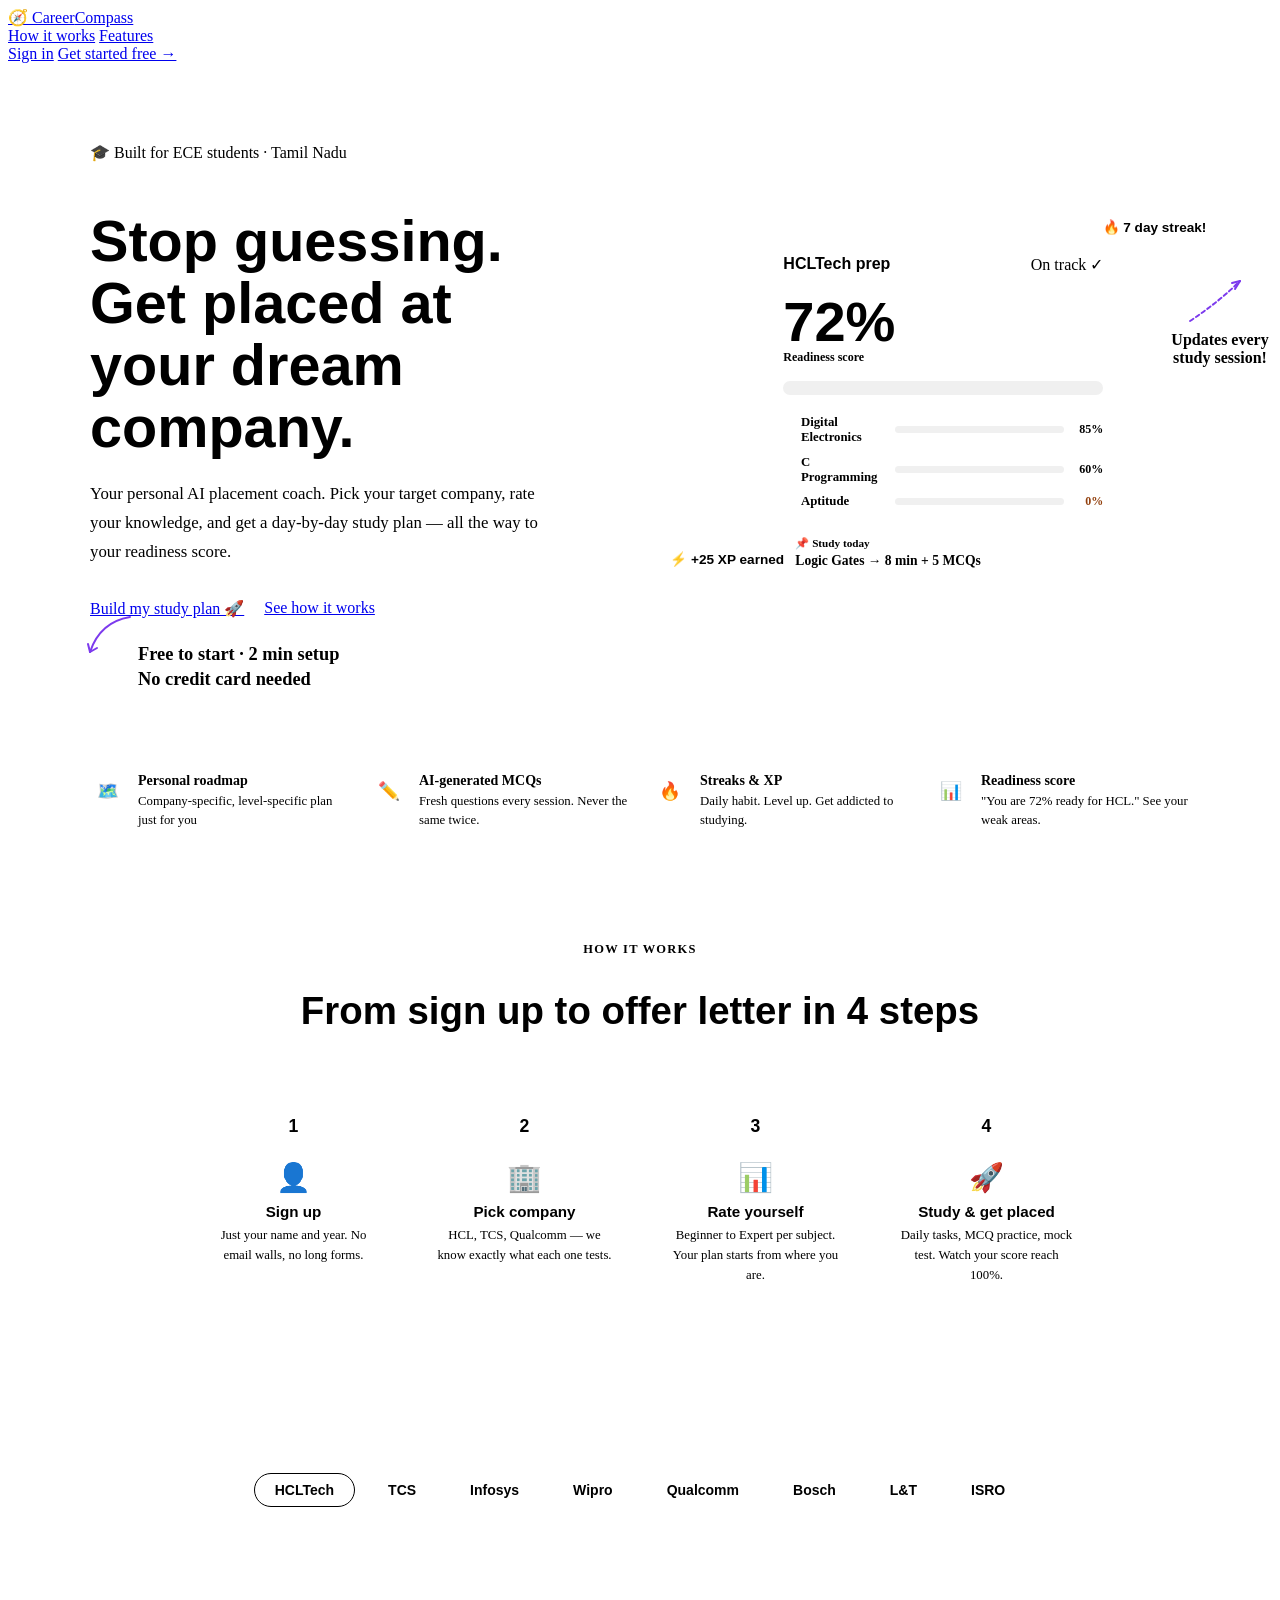
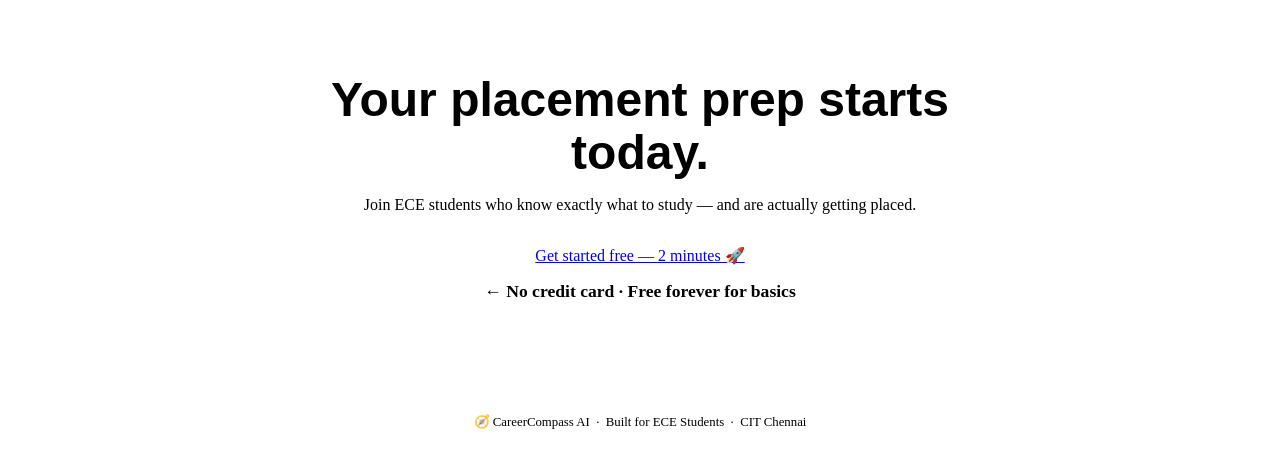
==== frontend/templates/index.html @ 4f0bfe03 "Initial commit" ====
<!DOCTYPE html>
<html lang="en">
<head>
<meta charset="UTF-8"/><meta name="viewport" content="width=device-width,initial-scale=1"/>
<title>CareerCompass — Get Placed. Not Lucky.</title>
<link rel="stylesheet" href="/static/css/main.css"/>
<style>
.hero-section{max-width:1100px;margin:0 auto;padding:5rem 3rem 3rem;display:grid;grid-template-columns:1.1fr 1fr;gap:4rem;align-items:center}
.hero-h1{font-family:'Nunito',sans-serif;font-size:clamp(2.4rem,4.5vw,3.8rem);font-weight:900;line-height:1.08;margin-bottom:1.25rem;color:var(--ink)}
.hero-sub{font-size:1.05rem;color:var(--ink2);line-height:1.75;margin-bottom:2rem;max-width:460px}
.cta-row{display:flex;align-items:center;gap:1.25rem;flex-wrap:wrap}
.arrow-note{position:relative;margin-top:1.5rem;padding-left:3rem}
.arrow-note-text{font-family:'Caveat',cursive;font-size:1.15rem;color:var(--purple);font-weight:600;line-height:1.4}
.arrow-note svg{position:absolute;left:-10px;top:-30px;width:60px;height:50px}

.hero-right{position:relative}
.mock-phone{
  background:var(--white);border:2.5px solid var(--ink);border-radius:24px;
  padding:1.5rem;box-shadow:8px 8px 0 var(--ink);
  max-width:320px;margin:0 auto;
}
.mock-top{display:flex;justify-content:space-between;align-items:center;margin-bottom:1.25rem}
.mock-company{font-family:'Nunito',sans-serif;font-weight:900;font-size:1rem;color:var(--ink)}
.mock-score-big{font-family:'Nunito',sans-serif;font-size:3.5rem;font-weight:900;color:var(--purple);line-height:1}
.mock-score-label{font-size:.75rem;font-weight:700;color:var(--muted);margin-bottom:1rem}
.mock-bar-wrap{height:14px;background:#F0F0F0;border-radius:8px;overflow:hidden;margin-bottom:1.25rem}
.mock-bar-fill{height:100%;border-radius:8px;background:var(--purple);width:72%;transition:width 1.5s ease}
.mock-subjects{display:flex;flex-direction:column;gap:.6rem}
.mock-subj-row{display:flex;align-items:center;gap:.6rem}
.mock-subj-dot{width:8px;height:8px;border-radius:50%;flex-shrink:0}
.mock-subj-name{font-size:.8rem;font-weight:600;flex:1;color:var(--ink)}
.mock-subj-bar{flex:2;height:7px;background:#F0F0F0;border-radius:5px;overflow:hidden}
.mock-subj-fill{height:100%;border-radius:5px}
.mock-subj-pct{font-size:.75rem;font-weight:700;min-width:30px;text-align:right}
.mock-today{background:var(--purple-lt);border:1.5px solid var(--purple);border-radius:10px;padding:.75rem;margin-top:1rem}
.mock-today-label{font-size:.7rem;font-weight:700;color:var(--purple);margin-bottom:.2rem}
.mock-today-val{font-size:.85rem;font-weight:700;color:var(--ink)}

.float-badge{
  position:absolute;background:var(--white);border:2px solid var(--ink);
  border-radius:12px;padding:.5rem .85rem;box-shadow:4px 4px 0 var(--ink);
  font-family:'Nunito',sans-serif;font-weight:800;font-size:.85rem;
  white-space:nowrap;
}
.badge-streak{top:-20px;right:-30px}
.badge-xp{bottom:30px;left:-40px}

.annotation-right{
  position:absolute;right:-80px;top:40px;
  font-family:'Caveat',cursive;font-size:1rem;font-weight:600;
  color:var(--purple);text-align:center;width:100px;
}

/* ── FEATURES STRIP ── */
.features-strip{background:var(--bg);border-top:1.5px solid var(--border);border-bottom:1.5px solid var(--border);padding:2rem 3rem}
.features-strip-inner{max-width:1100px;margin:0 auto;display:grid;grid-template-columns:repeat(4,1fr);gap:1.5rem}
.feat-item{display:flex;align-items:flex-start;gap:.75rem}
.feat-icon-wrap{width:36px;height:36px;border-radius:10px;display:flex;align-items:center;justify-content:center;font-size:1.1rem;flex-shrink:0}
.feat-item-title{font-weight:700;font-size:.875rem;color:var(--ink)}
.feat-item-desc{font-size:.8rem;color:var(--muted);margin-top:.15rem;line-height:1.5}

/* ── HOW IT WORKS ── */
.how-section{max-width:900px;margin:0 auto;padding:5rem 3rem}
.section-eyebrow{font-size:.78rem;font-weight:700;color:var(--purple);text-transform:uppercase;letter-spacing:.1em;text-align:center;margin-bottom:.6rem}
.section-title{font-family:'Nunito',sans-serif;font-size:clamp(1.8rem,3vw,2.6rem);font-weight:900;text-align:center;color:var(--ink);margin-bottom:3rem}
.how-steps{display:grid;grid-template-columns:repeat(4,1fr);gap:1.5rem}
.how-step{text-align:center;padding:1.5rem 1rem;background:var(--white);border:1.5px solid var(--border);border-radius:var(--radius);box-shadow:var(--shadow);transition:all .2s}
.how-step:hover{transform:translateY(-5px);box-shadow:0 10px 0 #D1D5DB}
.how-step-num{width:44px;height:44px;border-radius:50%;background:var(--purple);color:var(--white);font-family:'Nunito',sans-serif;font-weight:900;font-size:1.1rem;display:flex;align-items:center;justify-content:center;margin:0 auto .75rem;border:3px solid var(--white);box-shadow:0 0 0 2.5px var(--purple)}
.how-step-icon{font-size:1.75rem;margin-bottom:.6rem}
.how-step-title{font-family:'Nunito',sans-serif;font-weight:800;font-size:.95rem;margin-bottom:.35rem}
.how-step-desc{font-size:.8rem;color:var(--muted);line-height:1.55}

/* ── COMPANIES ── */
.companies-section{background:var(--ink);padding:3rem;text-align:center}
.companies-title{font-family:'Nunito',sans-serif;font-size:1.1rem;font-weight:800;color:rgba(255,255,255,.6);margin-bottom:1.25rem;text-transform:uppercase;letter-spacing:.08em;font-size:.8rem}
.company-row{display:flex;justify-content:center;gap:.75rem;flex-wrap:wrap}
.company-chip{padding:.5rem 1.25rem;border-radius:20px;border:1.5px solid rgba(255,255,255,.2);color:var(--white);font-size:.875rem;font-weight:700;font-family:'Nunito',sans-serif;cursor:pointer;transition:all .15s;background:rgba(255,255,255,.05)}
.company-chip:hover,.company-chip.active{background:var(--yellow);color:var(--ink);border-color:var(--yellow)}

/* ── CTA BOTTOM ── */
.cta-section{padding:5rem 3rem;text-align:center;max-width:700px;margin:0 auto}
.cta-section h2{font-family:'Nunito',sans-serif;font-size:clamp(2rem,4vw,3rem);font-weight:900;color:var(--ink);margin-bottom:.75rem;line-height:1.1}
.cta-section p{font-size:1rem;color:var(--muted);margin-bottom:2rem}

footer{text-align:center;padding:2rem;border-top:1.5px solid var(--border);font-size:.8rem;color:var(--muted)}
</style>
</head>
<body>

<!-- NAV -->
<nav class="navbar">
  <a href="/" class="logo">🧭 Career<span class="logo-dot">Compass</span></a>
  <div class="nav-links">
    <a href="#how" class="nav-link">How it works</a>
    <a href="#features" class="nav-link">Features</a>
  </div>
  <div class="nav-right">
    <a href="/signin" class="btn btn-ghost">Sign in</a>
    <a href="/signup" class="btn btn-primary">Get started free →</a>
  </div>
</nav>

<!-- HERO -->
<section class="hero-section">
  <div class="hero-left">
    <div class="badge badge-yellow" style="margin-bottom:1.25rem">🎓 Built for ECE students · Tamil Nadu</div>
    <h1 class="hero-h1">
      Stop guessing.<br/>
      Get placed at<br/>
      <span class="hl-yellow">your dream</span><br/>
      <span class="hl-underline-blue">company.</span>
    </h1>
    <p class="hero-sub">
      Your personal AI placement coach. Pick your target company, 
      rate your knowledge, and get a day-by-day study plan — 
      all the way to your readiness score.
    </p>
    <div class="cta-row">
      <a href="/signup" class="btn btn-primary btn-xl">Build my study plan 🚀</a>
      <a href="#how" class="btn btn-outline btn-lg">See how it works</a>
    </div>
    <div class="arrow-note">
      <svg viewBox="0 0 60 50" fill="none">
        <path d="M50 5 Q20 10 10 40" stroke="#7C3AED" stroke-width="2" stroke-linecap="round" fill="none"/>
        <path d="M10 40 L8 32 M10 40 L17 36" stroke="#7C3AED" stroke-width="2" stroke-linecap="round"/>
      </svg>
      <div class="arrow-note-text">Free to start · 2 min setup<br/>No credit card needed</div>
    </div>
  </div>

  <div class="hero-right">
    <!-- Floating badges -->
    <div class="float-badge badge-streak">🔥 7 day streak!</div>
    <div class="float-badge badge-xp">⚡ +25 XP earned</div>

    <!-- Mock phone card -->
    <div class="mock-phone">
      <div class="mock-top">
        <span class="mock-company">HCLTech prep</span>
        <span class="badge badge-green">On track ✓</span>
      </div>
      <div class="mock-score-big" id="scoreAnim">0%</div>
      <div class="mock-score-label">Readiness score</div>
      <div class="mock-bar-wrap"><div class="mock-bar-fill" id="mainBar" style="width:0%"></div></div>
      <div class="mock-subjects">
        <div class="mock-subj-row">
          <div class="mock-subj-dot" style="background:var(--purple)"></div>
          <div class="mock-subj-name">Digital Electronics</div>
          <div class="mock-subj-bar"><div class="mock-subj-fill" id="b1" style="background:var(--purple);width:0%"></div></div>
          <div class="mock-subj-pct" style="color:var(--purple)" id="p1">0%</div>
        </div>
        <div class="mock-subj-row">
          <div class="mock-subj-dot" style="background:var(--blue)"></div>
          <div class="mock-subj-name">C Programming</div>
          <div class="mock-subj-bar"><div class="mock-subj-fill" id="b2" style="background:var(--blue);width:0%"></div></div>
          <div class="mock-subj-pct" style="color:var(--blue)" id="p2">0%</div>
        </div>
        <div class="mock-subj-row">
          <div class="mock-subj-dot" style="background:var(--yellow)"></div>
          <div class="mock-subj-name">Aptitude</div>
          <div class="mock-subj-bar"><div class="mock-subj-fill" id="b3" style="background:var(--yellow);width:0%"></div></div>
          <div class="mock-subj-pct" style="color:#92400E" id="p3">0%</div>
        </div>
      </div>
      <div class="mock-today">
        <div class="mock-today-label">📌 Study today</div>
        <div class="mock-today-val">Logic Gates → 8 min + 5 MCQs</div>
      </div>
    </div>

    <!-- Annotation -->
    <div class="annotation-right">
      <svg width="80" height="60" viewBox="0 0 80 60" fill="none" style="display:block;margin:0 auto">
        <path d="M10 50 Q40 30 60 10" stroke="#7C3AED" stroke-width="2" stroke-linecap="round" stroke-dasharray="4 3"/>
        <path d="M60 10 L55 18 M60 10 L52 12" stroke="#7C3AED" stroke-width="2" stroke-linecap="round"/>
      </svg>
      <span style="font-family:'Caveat',cursive;font-size:1rem;font-weight:600;color:var(--purple)">Updates every<br/>study session!</span>
    </div>
  </div>
</section>

<!-- FEATURES STRIP -->
<div class="features-strip" id="features">
  <div class="features-strip-inner">
    <div class="feat-item">
      <div class="feat-icon-wrap" style="background:var(--purple-lt)">🗺️</div>
      <div>
        <div class="feat-item-title">Personal roadmap</div>
        <div class="feat-item-desc">Company-specific, level-specific plan just for you</div>
      </div>
    </div>
    <div class="feat-item">
      <div class="feat-icon-wrap" style="background:var(--blue-lt)">✏️</div>
      <div>
        <div class="feat-item-title">AI-generated MCQs</div>
        <div class="feat-item-desc">Fresh questions every session. Never the same twice.</div>
      </div>
    </div>
    <div class="feat-item">
      <div class="feat-icon-wrap" style="background:var(--yellow-lt)">🔥</div>
      <div>
        <div class="feat-item-title">Streaks & XP</div>
        <div class="feat-item-desc">Daily habit. Level up. Get addicted to studying.</div>
      </div>
    </div>
    <div class="feat-item">
      <div class="feat-icon-wrap" style="background:var(--green-lt)">📊</div>
      <div>
        <div class="feat-item-title">Readiness score</div>
        <div class="feat-item-desc">"You are 72% ready for HCL." See your weak areas.</div>
      </div>
    </div>
  </div>
</div>

<!-- HOW IT WORKS -->
<section class="how-section" id="how">
  <div class="section-eyebrow">How it works</div>
  <h2 class="section-title">
    From sign up to <span class="hl-yellow">offer letter</span> in 4 steps
  </h2>
  <div class="how-steps">
    <div class="how-step">
      <div class="how-step-num">1</div>
      <div class="how-step-icon">👤</div>
      <div class="how-step-title">Sign up</div>
      <div class="how-step-desc">Just your name and year. No email walls, no long forms.</div>
    </div>
    <div class="how-step">
      <div class="how-step-num">2</div>
      <div class="how-step-icon">🏢</div>
      <div class="how-step-title">Pick company</div>
      <div class="how-step-desc">HCL, TCS, Qualcomm — we know exactly what each one tests.</div>
    </div>
    <div class="how-step">
      <div class="how-step-num">3</div>
      <div class="how-step-icon">📊</div>
      <div class="how-step-title">Rate yourself</div>
      <div class="how-step-desc">Beginner to Expert per subject. Your plan starts from where you are.</div>
    </div>
    <div class="how-step">
      <div class="how-step-num">4</div>
      <div class="how-step-icon">🚀</div>
      <div class="how-step-title">Study & get placed</div>
      <div class="how-step-desc">Daily tasks, MCQ practice, mock test. Watch your score reach 100%.</div>
    </div>
  </div>
</section>

<!-- COMPANIES -->
<div class="companies-section">
  <div class="companies-title">Preparation roadmaps available for</div>
  <div class="company-row">
    <button class="company-chip active">HCLTech</button>
    <button class="company-chip">TCS</button>
    <button class="company-chip">Infosys</button>
    <button class="company-chip">Wipro</button>
    <button class="company-chip">Qualcomm</button>
    <button class="company-chip">Bosch</button>
    <button class="company-chip">L&T</button>
    <button class="company-chip">ISRO</button>
  </div>
</div>

<!-- CTA BOTTOM -->
<div class="cta-section">
  <h2>Your placement prep starts <span class="hl-yellow">today.</span></h2>
  <p>Join ECE students who know exactly what to study — and are actually getting placed.</p>
  <a href="/signup" class="btn btn-primary btn-xl">
    Get started free — 2 minutes 🚀
  </a>
  <div style="margin-top:1rem">
    <span style="font-family:'Caveat',cursive;font-size:1.1rem;color:var(--purple);font-weight:600">
      ← No credit card · Free forever for basics
    </span>
  </div>
</div>

<footer>🧭 CareerCompass AI &nbsp;·&nbsp; Built for ECE Students &nbsp;·&nbsp; CIT Chennai</footer>

<script>
document.querySelectorAll('.company-chip').forEach(c=>{
  c.addEventListener('click',()=>{
    document.querySelectorAll('.company-chip').forEach(x=>x.classList.remove('active'));
    c.classList.add('active');
  });
});

window.addEventListener('load',()=>{
  setTimeout(()=>{
    document.getElementById('mainBar').style.width='72%';
    document.getElementById('b1').style.width='85%';
    document.getElementById('b2').style.width='60%';
    document.getElementById('b3').style.width='72%';
    let n=0;
    const t=setInterval(()=>{
      n=Math.min(n+2,72);
      document.getElementById('scoreAnim').textContent=n+'%';
      if(n>=72)clearInterval(t);
    },20);
    setTimeout(()=>{document.getElementById('p1').textContent='85%'},600);
    setTimeout(()=>{document.getElementById('p2').textContent='60%'},900);
    setTimeout(()=>{document.getElementById('p3').textContent='72%'},1100);
  },500);
});
</script>
</body>
</html>
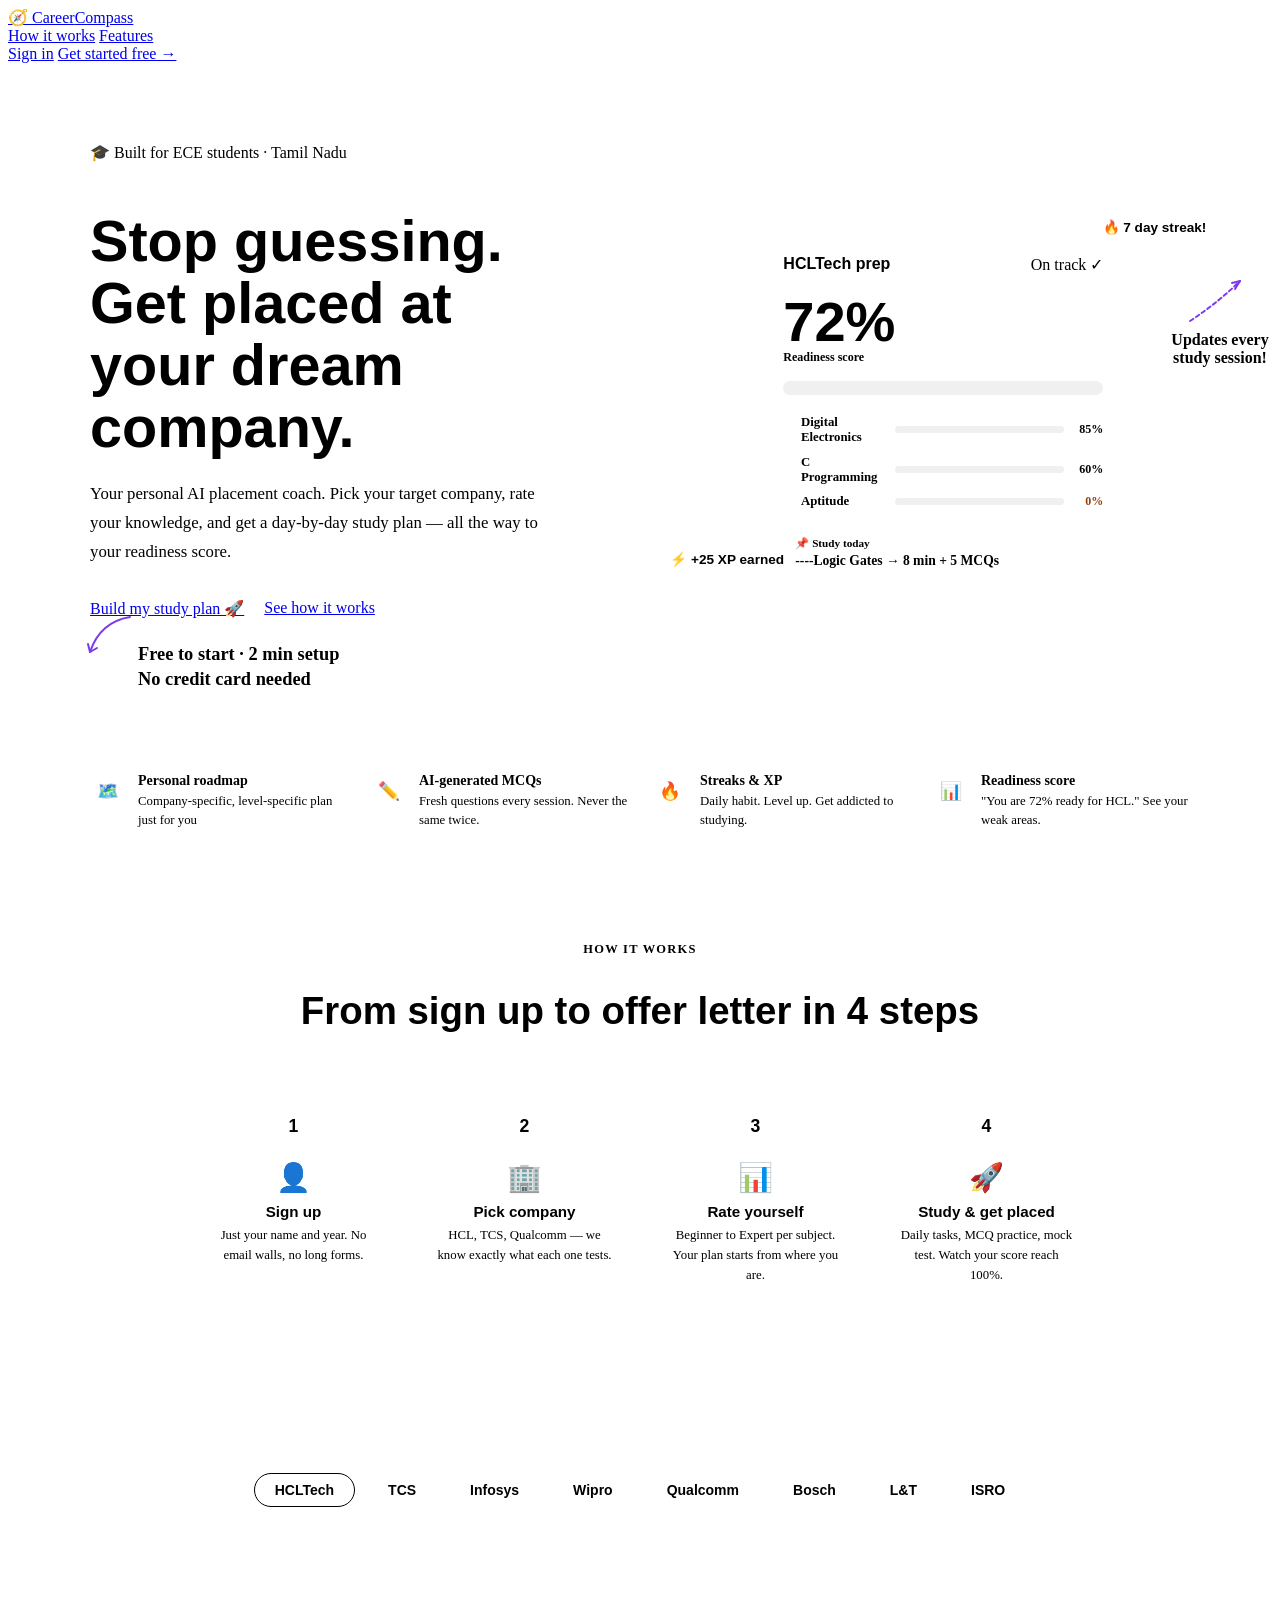
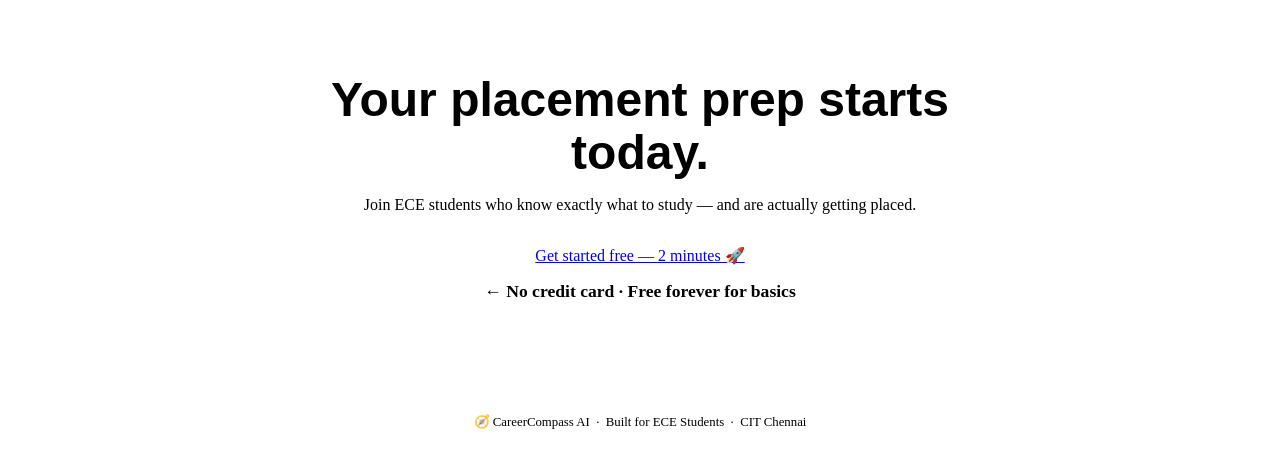
==== commit 3ad97204: "Add RAG pipeline, sign in fix, cheat sheets, expanded knowledge base" ====
--- a/frontend/templates/index.html
+++ b/frontend/templates/index.html
@@ -165,7 +165,7 @@
       </div>
       <div class="mock-today">
         <div class="mock-today-label">📌 Study today</div>
-        <div class="mock-today-val">Logic Gates → 8 min + 5 MCQs</div>
+        <div class="mock-today-val">----Logic Gates → 8 min + 5 MCQs</div>
       </div>
     </div>
 
